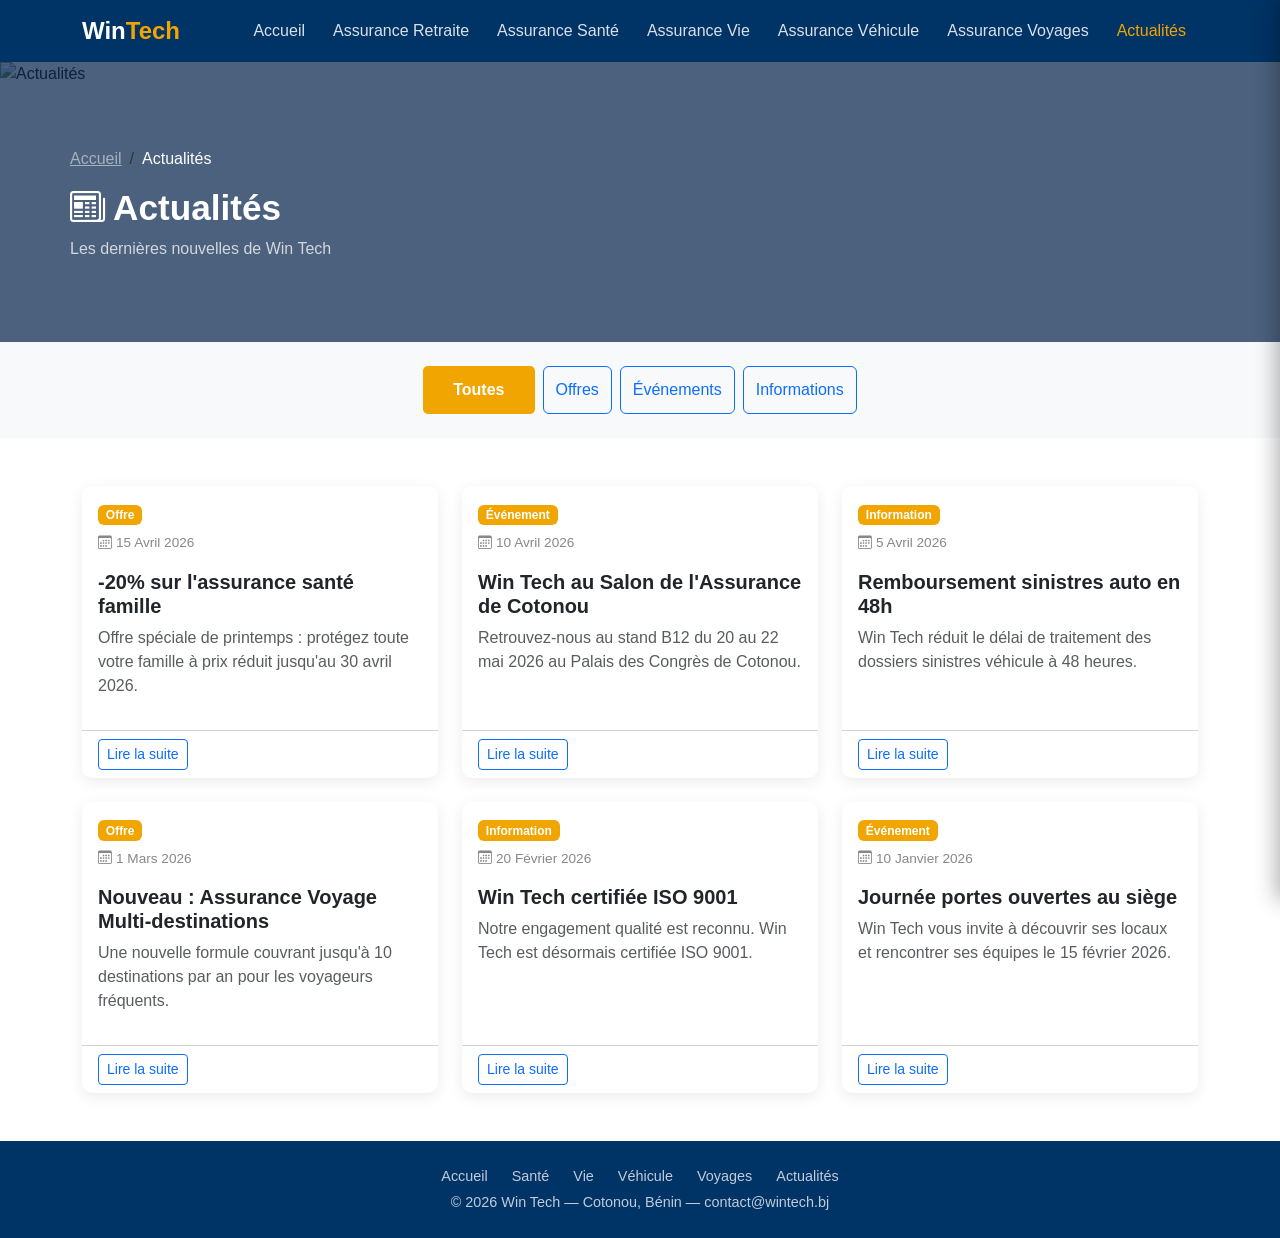
==== win-tech/actualites.html @ 6bd23926 "first commit" ====
<!DOCTYPE html>
<html lang="fr">
<head>
  <meta charset="UTF-8"/>
  <meta name="viewport" content="width=device-width, initial-scale=1.0"/>
  <title>Win Tech - Actualités</title>
  <link href="https://cdn.jsdelivr.net/npm/bootstrap@5.3.0/dist/css/bootstrap.min.css" rel="stylesheet"/>
  <link href="https://cdn.jsdelivr.net/npm/bootstrap-icons@1.10.5/font/bootstrap-icons.css" rel="stylesheet"/>
  <link href="css/style.css" rel="stylesheet"/>
</head>
<body>

  <nav class="navbar navbar-dark py-2">
    <div class="container d-flex align-items-center justify-content-between">
      <a class="navbar-brand" href="index.html">Win<span>Tech</span></a>
      <ul class="desktop-nav ms-auto">
        <li><a class="nav-link" href="index.html">Accueil</a></li>
        <li><a class="nav-link" href="retraite.html">Assurance Retraite</a></li>
        <li><a class="nav-link" href="sante.html">Assurance Santé</a></li>
        <li><a class="nav-link" href="vie.html">Assurance Vie</a></li>
        <li><a class="nav-link" href="vehicule.html">Assurance Véhicule</a></li>
        <li><a class="nav-link" href="voyages.html">Assurance Voyages</a></li>
        <li><a class="nav-link" href="actualites.html">Actualités</a></li>
      </ul>
      <button class="burger-btn" id="burgerBtn" aria-label="Menu">
        <span></span><span></span><span></span>
      </button>
    </div>
  </nav>

  <div class="drawer-overlay" id="drawerOverlay"></div>
  <div class="drawer" id="mobileDrawer">
    <div class="drawer-header">
      <a href="index.html" class="brand">Win<span>Tech</span></a>
      <button class="drawer-close" id="drawerClose">&#10005;</button>
    </div>
    <ul class="drawer-nav">
      <li><a href="index.html">Accueil</a></li>
      <li><a href="retraite.html">Assurance Retraite</a></li>
      <li><a href="sante.html">Assurance Santé</a></li>
      <li><a href="vie.html">Assurance Vie</a></li>
      <li><a href="vehicule.html">Assurance Véhicule</a></li>
      <li><a href="voyages.html">Assurance Voyages</a></li>
      <li><a href="actualites.html">Actualités</a></li>
    </ul>
  </div>

  <div class="page-header">
    <img src="images/hero-accueil.jpg" alt="Actualités" class="header-bg"/>
    <div class="page-header-overlay"></div>
    <div class="container page-header-content">
      <nav aria-label="breadcrumb">
        <ol class="breadcrumb">
          <li class="breadcrumb-item"><a href="index.html" class="text-white-50">Accueil</a></li>
          <li class="breadcrumb-item active text-white">Actualités</li>
        </ol>
      </nav>
      <h1><i class="bi bi-newspaper me-2"></i>Actualités</h1>
      <p class="mt-2 opacity-75">Les dernières nouvelles de Win Tech</p>
    </div>
  </div>

  <!-- FILTRE -->
  <section class="py-4 bg-light">
    <div class="container">
      <div class="d-flex flex-wrap gap-2 justify-content-center" id="filterBtns">
        <button class="btn btn-accent filter-btn" data-filter="all">Toutes</button>
        <button class="btn btn-outline-primary filter-btn" data-filter="offre">Offres</button>
        <button class="btn btn-outline-primary filter-btn" data-filter="evenement">Événements</button>
        <button class="btn btn-outline-primary filter-btn" data-filter="info">Informations</button>
      </div>
    </div>
  </section>

  <!-- ARTICLES -->
  <section class="py-5">
    <div class="container">
      <div class="row g-4" id="newsContainer">

        <div class="col-md-4 fade-in news-item" data-category="offre">
          <div class="card h-100 news-card">
            <div class="card-body">
              <span class="badge mb-2">Offre</span>
              <p class="news-date"><i class="bi bi-calendar3 me-1"></i>15 Avril 2026</p>
              <h5 class="fw-bold">-20% sur l'assurance santé famille</h5>
              <p class="text-muted">Offre spéciale de printemps : protégez toute votre famille à prix réduit jusqu'au 30 avril 2026.</p>
            </div>
            <div class="card-footer bg-transparent">
              <a href="#" class="btn btn-sm btn-outline-primary">Lire la suite</a>
            </div>
          </div>
        </div>

        <div class="col-md-4 fade-in news-item" data-category="evenement">
          <div class="card h-100 news-card">
            <div class="card-body">
              <span class="badge mb-2">Événement</span>
              <p class="news-date"><i class="bi bi-calendar3 me-1"></i>10 Avril 2026</p>
              <h5 class="fw-bold">Win Tech au Salon de l'Assurance de Cotonou</h5>
              <p class="text-muted">Retrouvez-nous au stand B12 du 20 au 22 mai 2026 au Palais des Congrès de Cotonou.</p>
            </div>
            <div class="card-footer bg-transparent">
              <a href="#" class="btn btn-sm btn-outline-primary">Lire la suite</a>
            </div>
          </div>
        </div>

        <div class="col-md-4 fade-in news-item" data-category="info">
          <div class="card h-100 news-card">
            <div class="card-body">
              <span class="badge mb-2">Information</span>
              <p class="news-date"><i class="bi bi-calendar3 me-1"></i>5 Avril 2026</p>
              <h5 class="fw-bold">Remboursement sinistres auto en 48h</h5>
              <p class="text-muted">Win Tech réduit le délai de traitement des dossiers sinistres véhicule à 48 heures.</p>
            </div>
            <div class="card-footer bg-transparent">
              <a href="#" class="btn btn-sm btn-outline-primary">Lire la suite</a>
            </div>
          </div>
        </div>

        <div class="col-md-4 fade-in news-item" data-category="offre">
          <div class="card h-100 news-card">
            <div class="card-body">
              <span class="badge mb-2">Offre</span>
              <p class="news-date"><i class="bi bi-calendar3 me-1"></i>1 Mars 2026</p>
              <h5 class="fw-bold">Nouveau : Assurance Voyage Multi-destinations</h5>
              <p class="text-muted">Une nouvelle formule couvrant jusqu'à 10 destinations par an pour les voyageurs fréquents.</p>
            </div>
            <div class="card-footer bg-transparent">
              <a href="#" class="btn btn-sm btn-outline-primary">Lire la suite</a>
            </div>
          </div>
        </div>

        <div class="col-md-4 fade-in news-item" data-category="info">
          <div class="card h-100 news-card">
            <div class="card-body">
              <span class="badge mb-2">Information</span>
              <p class="news-date"><i class="bi bi-calendar3 me-1"></i>20 Février 2026</p>
              <h5 class="fw-bold">Win Tech certifiée ISO 9001</h5>
              <p class="text-muted">Notre engagement qualité est reconnu. Win Tech est désormais certifiée ISO 9001.</p>
            </div>
            <div class="card-footer bg-transparent">
              <a href="#" class="btn btn-sm btn-outline-primary">Lire la suite</a>
            </div>
          </div>
        </div>

        <div class="col-md-4 fade-in news-item" data-category="evenement">
          <div class="card h-100 news-card">
            <div class="card-body">
              <span class="badge mb-2">Événement</span>
              <p class="news-date"><i class="bi bi-calendar3 me-1"></i>10 Janvier 2026</p>
              <h5 class="fw-bold">Journée portes ouvertes au siège</h5>
              <p class="text-muted">Win Tech vous invite à découvrir ses locaux et rencontrer ses équipes le 15 février 2026.</p>
            </div>
            <div class="card-footer bg-transparent">
              <a href="#" class="btn btn-sm btn-outline-primary">Lire la suite</a>
            </div>
          </div>
        </div>

      </div>

      <div id="noResults" class="text-center py-5 d-none">
        <i class="bi bi-search fs-1 text-muted"></i>
        <p class="text-muted mt-3">Aucun article dans cette catégorie.</p>
      </div>
    </div>
  </section>

  <footer>
    <div class="container">
      <p class="mb-1">
        <a href="index.html">Accueil</a>
        <a href="sante.html">Santé</a>
        <a href="vie.html">Vie</a>
        <a href="vehicule.html">Véhicule</a>
        <a href="voyages.html">Voyages</a>
        <a href="actualites.html">Actualités</a>
      </p>
      <p class="mb-0">&copy; 2026 Win Tech — Cotonou, Bénin — contact@wintech.bj</p>
    </div>
  </footer>

  <button id="scrollTop" class="btn btn-accent" style="display:none;position:fixed;bottom:30px;right:30px;z-index:999;">
    <i class="bi bi-arrow-up"></i>
  </button>

  <script src="https://cdn.jsdelivr.net/npm/bootstrap@5.3.0/dist/js/bootstrap.bundle.min.js"></script>
  <script src="js/main.js"></script>
  <script>
    document.querySelectorAll('.filter-btn').forEach(btn => {
      btn.addEventListener('click', function () {
        document.querySelectorAll('.filter-btn').forEach(b => {
          b.classList.remove('btn-accent');
          b.classList.add('btn-outline-primary');
        });
        this.classList.add('btn-accent');
        this.classList.remove('btn-outline-primary');

        const filter = this.dataset.filter;
        const items = document.querySelectorAll('.news-item');
        let visible = 0;
        items.forEach(item => {
          if (filter === 'all' || item.dataset.category === filter) {
            item.style.display = '';
            visible++;
          } else {
            item.style.display = 'none';
          }
        });
        document.getElementById('noResults').classList.toggle('d-none', visible > 0);
      });
    });
  </script>
</body>
</html>
---- win-tech/css/style.css ----
:root {
  --primary: #003366;
  --secondary: #0077b6;
  --accent: #f0a500;
  --light: #f8f9fa;
  --dark: #212529;
}

body {
  font-family: 'Segoe UI', sans-serif;
  color: var(--dark);
}

/* NAVBAR */
.navbar {
  background-color: var(--primary) !important;
  position: relative;
  z-index: 1000;
}

.navbar-brand {
  font-weight: 700;
  font-size: 1.5rem;
  color: white !important;
}

.navbar-brand span {
  color: var(--accent);
}

/* Burger button */
.burger-btn {
  background: none;
  border: none;
  cursor: pointer;
  display: flex;
  flex-direction: column;
  justify-content: center;
  gap: 5px;
  padding: 6px;
  width: 40px;
  height: 40px;
}

.burger-btn span {
  display: block;
  height: 2px;
  background: white;
  border-radius: 2px;
  transition: transform 0.35s ease, opacity 0.25s ease, width 0.3s ease;
  transform-origin: center;
}

.burger-btn span:nth-child(1) { width: 24px; }
.burger-btn span:nth-child(2) { width: 18px; }
.burger-btn span:nth-child(3) { width: 24px; }

.burger-btn.open span:nth-child(1) {
  transform: translateY(7px) rotate(45deg);
  width: 24px;
}
.burger-btn.open span:nth-child(2) {
  opacity: 0;
  transform: scaleX(0);
}
.burger-btn.open span:nth-child(3) {
  transform: translateY(-7px) rotate(-45deg);
  width: 24px;
}

/* Desktop nav links */
.desktop-nav {
  display: flex;
  gap: 4px;
  list-style: none;
  margin: 0;
  padding: 0;
}

.desktop-nav .nav-link {
  color: rgba(255,255,255,0.85) !important;
  font-weight: 500;
  transition: color 0.2s;
  padding: 8px 12px;
}

.desktop-nav .nav-link:hover,
.desktop-nav .nav-link.active {
  color: var(--accent) !important;
}

/* DRAWER */
.drawer-overlay {
  position: fixed;
  inset: 0;
  background: rgba(0,0,0,0.5);
  z-index: 1100;
  opacity: 0;
  pointer-events: none;
  transition: opacity 0.35s ease;
}

.drawer-overlay.active {
  opacity: 1;
  pointer-events: all;
}

.drawer {
  position: fixed;
  top: 0;
  right: 0;
  width: 280px;
  height: 100%;
  background: var(--primary);
  z-index: 1200;
  transform: translateX(100%);
  transition: transform 0.4s cubic-bezier(0.4, 0, 0.2, 1);
  display: flex;
  flex-direction: column;
  padding: 0;
  box-shadow: -4px 0 20px rgba(0,0,0,0.3);
}

.drawer.open {
  transform: translateX(0);
}

.drawer-header {
  display: flex;
  align-items: center;
  justify-content: space-between;
  padding: 18px 20px;
  border-bottom: 1px solid rgba(255,255,255,0.1);
}

.drawer-header .brand {
  font-size: 1.3rem;
  font-weight: 700;
  color: white;
  text-decoration: none;
}

.drawer-header .brand span {
  color: var(--accent);
}

.drawer-close {
  background: none;
  border: none;
  color: white;
  font-size: 1.5rem;
  cursor: pointer;
  line-height: 1;
  padding: 4px 8px;
  border-radius: 4px;
  transition: background 0.2s;
}

.drawer-close:hover {
  background: rgba(255,255,255,0.1);
}

.drawer-nav {
  list-style: none;
  margin: 0;
  padding: 16px 0;
  flex: 1;
  overflow-y: auto;
}

.drawer-nav li {
  opacity: 0;
  transform: translateX(30px);
  transition: opacity 0.3s ease, transform 0.3s ease;
}

.drawer.open .drawer-nav li:nth-child(1) { transition-delay: 0.05s; opacity: 1; transform: translateX(0); }
.drawer.open .drawer-nav li:nth-child(2) { transition-delay: 0.10s; opacity: 1; transform: translateX(0); }
.drawer.open .drawer-nav li:nth-child(3) { transition-delay: 0.15s; opacity: 1; transform: translateX(0); }
.drawer.open .drawer-nav li:nth-child(4) { transition-delay: 0.20s; opacity: 1; transform: translateX(0); }
.drawer.open .drawer-nav li:nth-child(5) { transition-delay: 0.25s; opacity: 1; transform: translateX(0); }
.drawer.open .drawer-nav li:nth-child(6) { transition-delay: 0.30s; opacity: 1; transform: translateX(0); }
.drawer.open .drawer-nav li:nth-child(7) { transition-delay: 0.35s; opacity: 1; transform: translateX(0); }

.drawer-nav a {
  display: flex;
  align-items: center;
  padding: 14px 24px;
  color: rgba(255,255,255,0.85);
  text-decoration: none;
  font-weight: 500;
  font-size: 1rem;
  transition: background 0.2s, color 0.2s, padding-left 0.2s;
  border-left: 3px solid transparent;
}

.drawer-nav a:hover,
.drawer-nav a.active {
  background: rgba(255,255,255,0.07);
  color: var(--accent);
  border-left-color: var(--accent);
  padding-left: 30px;
}

@media (min-width: 992px) {
  .burger-btn { display: none; }
  .desktop-nav { display: flex !important; }
}

@media (max-width: 991px) {
  .desktop-nav { display: none !important; }
  .burger-btn { display: flex; }
}

/* HERO */
.hero {
  position: relative;
  min-height: 520px;
  display: flex;
  align-items: center;
  overflow: hidden;
}

.hero img.hero-bg {
  position: absolute;
  inset: 0;
  width: 100%;
  height: 100%;
  object-fit: cover;
  z-index: 0;
}

.hero-overlay {
  position: absolute;
  inset: 0;
  background: rgba(0, 30, 70, 0.65);
  z-index: 1;
}

.hero-content {
  position: relative;
  z-index: 2;
  color: white;
  padding: 80px 0;
}

.hero-content h1 {
  font-size: 2.6rem;
  font-weight: 700;
}

.hero-content p {
  font-size: 1.15rem;
  opacity: 0.9;
}

/* PAGE HEADER */
.page-header {
  position: relative;
  min-height: 280px;
  display: flex;
  align-items: center;
  overflow: hidden;
}

.page-header img.header-bg {
  position: absolute;
  inset: 0;
  width: 100%;
  height: 100%;
  object-fit: cover;
  z-index: 0;
}

.page-header-overlay {
  position: absolute;
  inset: 0;
  background: rgba(0, 30, 70, 0.70);
  z-index: 1;
}

.page-header-content {
  position: relative;
  z-index: 2;
  color: white;
  padding: 50px 0 30px;
}

.page-header-content h1 {
  font-size: 2.2rem;
  font-weight: 700;
}

/* BOUTONS */
.btn-accent {
  background-color: var(--accent);
  color: white;
  border: none;
  padding: 12px 30px;
  font-weight: 600;
  border-radius: 5px;
  transition: background-color 0.2s, color 0.2s;
}

.btn-accent:hover {
  background-color: #c98400;
  color: white;
}

/* SECTION IMAGE + TEXTE */
.section-img {
  width: 100%;
  height: 340px;
  object-fit: cover;
  border-radius: 10px;
}

/* CARDS */
.card {
  border: none;
  box-shadow: 0 4px 15px rgba(0,0,0,0.08);
  transition: transform 0.2s, box-shadow 0.2s;
  border-radius: 10px;
}

.card:hover {
  transform: translateY(-5px);
  box-shadow: 0 8px 25px rgba(0,0,0,0.15);
}

/* SECTION TITLE */
.section-title {
  color: var(--primary);
  font-weight: 700;
  position: relative;
  margin-bottom: 40px;
}

.section-title::after {
  content: '';
  display: block;
  width: 60px;
  height: 4px;
  background: var(--accent);
  margin: 10px auto 0;
}

.section-title.text-start::after {
  margin-left: 0;
}

/* ACTUALITES */
.news-card .badge {
  background-color: var(--accent);
  color: white;
}

.news-date {
  color: #888;
  font-size: 0.85rem;
}

/* FOOTER */
footer {
  background-color: var(--primary);
  color: rgba(255,255,255,0.75);
  padding: 25px 0;
  text-align: center;
  font-size: 0.9rem;
}

footer a {
  color: rgba(255,255,255,0.75);
  text-decoration: none;
  margin: 0 10px;
  transition: color 0.2s;
}

footer a:hover {
  color: var(--accent);
}

/* ANIMATIONS */
.fade-in {
  opacity: 0;
  transform: translateY(30px);
  transition: opacity 0.6s ease, transform 0.6s ease;
}

.fade-in.visible {
  opacity: 1;
  transform: translateY(0);
}
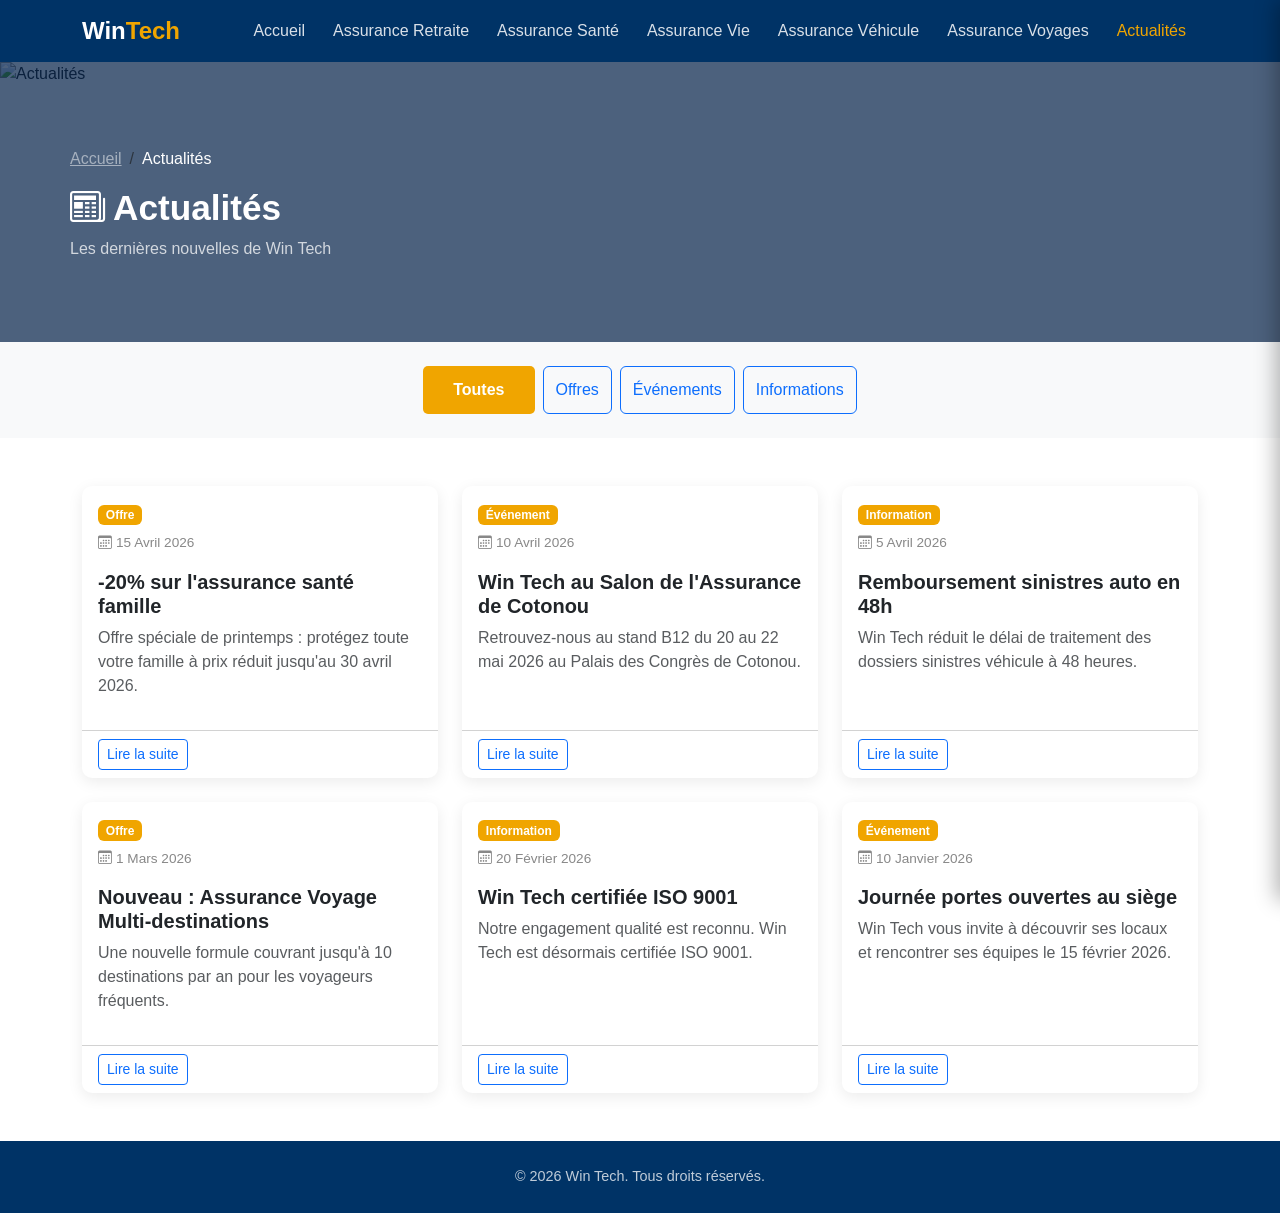
==== commit 0c47bd5d: "mise à jour" ====
--- a/win-tech/actualites.html
+++ b/win-tech/actualites.html
@@ -1,4 +1,4 @@
-<!DOCTYPE html>
+﻿<!DOCTYPE html>
 <html lang="fr">
 <head>
   <meta charset="UTF-8"/>
@@ -172,19 +172,11 @@
 
   <footer>
     <div class="container">
-      <p class="mb-1">
-        <a href="index.html">Accueil</a>
-        <a href="sante.html">Santé</a>
-        <a href="vie.html">Vie</a>
-        <a href="vehicule.html">Véhicule</a>
-        <a href="voyages.html">Voyages</a>
-        <a href="actualites.html">Actualités</a>
-      </p>
-      <p class="mb-0">&copy; 2026 Win Tech — Cotonou, Bénin — contact@wintech.bj</p>
+      <p class="mb-0">&copy; 2026 Win Tech. Tous droits réservés.</p>
     </div>
   </footer>
 
-  <button id="scrollTop" class="btn btn-accent" style="display:none;position:fixed;bottom:30px;right:30px;z-index:999;">
+  <button id="scrollTop" class="btn btn-accent">
     <i class="bi bi-arrow-up"></i>
   </button>
 
@@ -217,3 +209,5 @@
   </script>
 </body>
 </html>
+
+
--- a/win-tech/css/style.css
+++ b/win-tech/css/style.css
@@ -381,13 +381,149 @@
 }
 
 /* ANIMATIONS */
-.fade-in {
+.fade-in, .slide-left, .slide-right, .slide-up {
   opacity: 0;
-  transform: translateY(30px);
   transition: opacity 0.6s ease, transform 0.6s ease;
 }
 
-.fade-in.visible {
+.fade-in    { transform: translateY(28px); }
+.slide-left { transform: translateX(-40px); }
+.slide-right{ transform: translateX(40px); }
+.slide-up   { transform: translateY(40px); }
+
+.fade-in.visible,
+.slide-left.visible,
+.slide-right.visible,
+.slide-up.visible {
+  opacity: 1;
+  transform: translate(0);
+}
+
+/* PAGE TRANSITION */
+body {
+  opacity: 0;
+  transition: opacity 0.28s ease;
+}
+body.page-ready {
+  opacity: 1;
+}
+
+/* NAVBAR SCROLLED */
+.navbar {
+  transition: padding 0.3s ease, box-shadow 0.3s ease, background-color 0.3s ease;
+}
+.navbar-scrolled {
+  box-shadow: 0 2px 20px rgba(0,0,0,0.25);
+  padding-top: 4px !important;
+  padding-bottom: 4px !important;
+}
+
+/* CARDS hover bordure */
+.card {
+  border: none;
+  box-shadow: 0 4px 15px rgba(0,0,0,0.08);
+  transition: transform 0.25s ease, box-shadow 0.25s ease;
+  border-radius: 10px;
+}
+.card:hover {
+  transform: translateY(-6px);
+  box-shadow: 0 12px 30px rgba(0,0,0,0.13);
+}
+
+/* RIPPLE */
+.btn-accent, .btn-outline-primary {
+  position: relative;
+  overflow: hidden;
+}
+.ripple {
+  position: absolute;
+  border-radius: 50%;
+  background: rgba(255,255,255,0.35);
+  transform: scale(0);
+  animation: ripple-anim 0.6s linear;
+  pointer-events: none;
+}
+@keyframes ripple-anim {
+  to { transform: scale(4); opacity: 0; }
+}
+
+/* SCROLL TOP */
+#scrollTop {
+  display: none;
+  position: fixed;
+  bottom: 30px;
+  right: 30px;
+  z-index: 999;
+  opacity: 0;
+  transform: translateY(10px);
+  transition: opacity 0.3s ease, transform 0.3s ease;
+}
+#scrollTop.visible {
+  display: block;
   opacity: 1;
   transform: translateY(0);
 }
+
+/* COMPTEURS */
+.stats-section {
+  background: linear-gradient(135deg, var(--primary) 0%, var(--secondary) 100%);
+  color: white;
+  padding: 60px 0;
+}
+.stat-item .counter {
+  font-size: 2.8rem;
+  font-weight: 700;
+  color: var(--accent);
+  display: block;
+}
+.stat-item p {
+  opacity: 0.85;
+  margin: 0;
+  font-size: 0.95rem;
+}
+
+/* STEPS */
+.step-circle {
+  width: 60px;
+  height: 60px;
+  border-radius: 50%;
+  background: var(--primary);
+  color: white;
+  font-size: 1.4rem;
+  font-weight: 700;
+  display: flex;
+  align-items: center;
+  justify-content: center;
+  margin: 0 auto;
+}
+
+/* ACCORDION */
+.accordion-button:not(.collapsed) {
+  color: var(--primary);
+  background-color: #f0f4ff;
+  box-shadow: none;
+}
+.accordion-button:focus {
+  box-shadow: none;
+}
+
+/* CTA SECTION */
+.cta-section {
+  background: linear-gradient(135deg, var(--primary) 0%, var(--secondary) 100%);
+  color: white;
+  padding: 70px 0;
+}
+.form-control.is-valid,
+.form-select.is-valid {
+  border-color: #198754;
+  background-image: none;
+}
+.form-control.is-invalid,
+.form-select.is-invalid {
+  border-color: #dc3545;
+  background-image: none;
+}
+.invalid-feedback {
+  display: block;
+  font-size: 0.8rem;
+}
